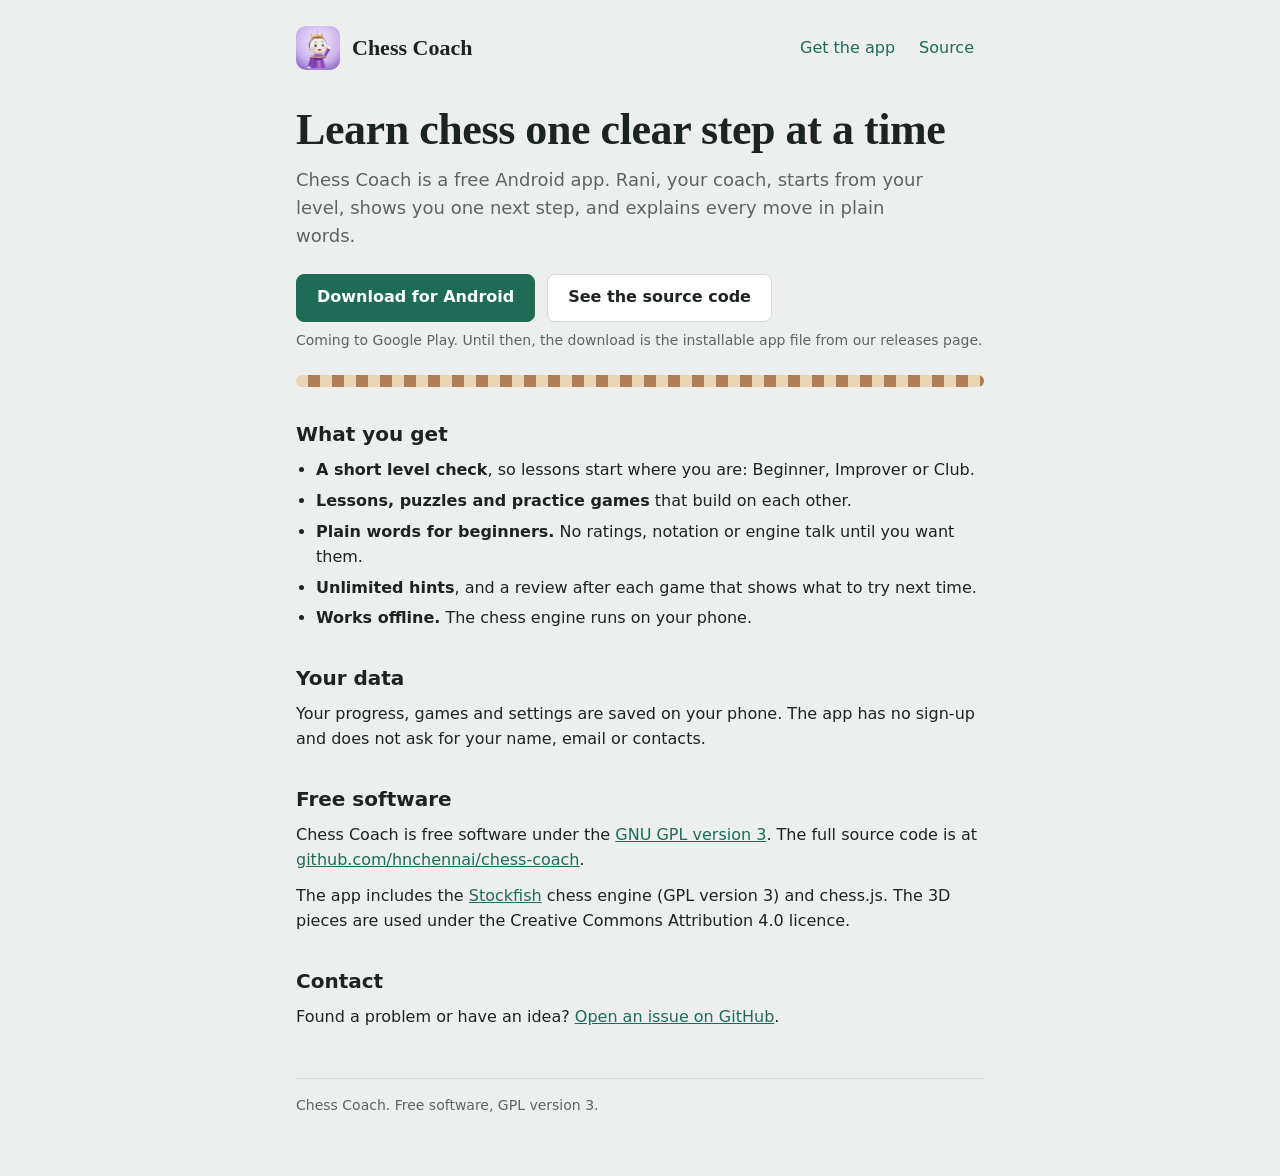
==== index.html @ 700467a4 "Chess Coach website: home page and app-ads.txt placeholder Co-Authored-By: Claude Fable 5.2 <noreply" ====
<!doctype html>
<html lang="en">
<head>
<meta charset="utf-8">
<meta name="viewport" content="width=device-width, initial-scale=1">
<title>Chess Coach: learn chess one clear step at a time</title>
<meta name="description" content="Chess Coach is a free Android app that teaches chess from the first move, with a friendly coach, puzzles and practice games. It works offline.">
<link rel="icon" href="icon.png">
<link rel="stylesheet" href="style.css">
</head>
<body>
<div class="wrap">
  <header class="top">
    <img src="icon.png" alt="" width="44" height="44">
    <a class="brand" href="/">Chess Coach</a>
    <nav class="wide-only" aria-label="Site">
      <a href="#get">Get the app</a>
      <a href="#source">Source</a>
    </nav>
  </header>

  <main>
    <h1>Learn chess one clear step at a time</h1>
    <p class="lead">Chess Coach is a free Android app. Rani, your coach, starts from your level, shows you one next step, and explains every move in plain words.</p>

    <div class="actions" id="get">
      <a class="btn primary" href="https://github.com/hnchennai/chess-coach/releases/latest">Download for Android</a>
      <a class="btn" href="https://github.com/hnchennai/chess-coach">See the source code</a>
    </div>
    <p class="note">Coming to Google Play. Until then, the download is the installable app file from our releases page.</p>

    <div class="strip" role="presentation"></div>

    <h2>What you get</h2>
    <ul class="plain">
      <li><strong>A short level check</strong>, so lessons start where you are: Beginner, Improver or Club.</li>
      <li><strong>Lessons, puzzles and practice games</strong> that build on each other.</li>
      <li><strong>Plain words for beginners.</strong> No ratings, notation or engine talk until you want them.</li>
      <li><strong>Unlimited hints</strong>, and a review after each game that shows what to try next time.</li>
      <li><strong>Works offline.</strong> The chess engine runs on your phone.</li>
    </ul>

    <h2>Your data</h2>
    <p>Your progress, games and settings are saved on your phone. The app has no sign-up and does not ask for your name, email or contacts.</p>

    <h2 id="source">Free software</h2>
    <p>Chess Coach is free software under the <a href="https://www.gnu.org/licenses/gpl-3.0.html">GNU GPL version 3</a>. The full source code is at <a href="https://github.com/hnchennai/chess-coach">github.com/hnchennai/chess-coach</a>.</p>
    <p>The app includes the <a href="https://stockfishchess.org/">Stockfish</a> chess engine (GPL version 3) and chess.js. The 3D pieces are used under the Creative Commons Attribution 4.0 licence.</p>

    <h2>Contact</h2>
    <p>Found a problem or have an idea? <a href="https://github.com/hnchennai/chess-coach/issues">Open an issue on GitHub</a>.</p>
  </main>

  <footer>
    <p>Chess Coach. Free software, GPL version 3.</p>
  </footer>
</div>
</body>
</html>
---- style.css ----
:root {
  --bg: #ECEFED; --surface: #FFFFFF; --ink: #1C2421; --muted: #5B6662; --line: #D3DAD6;
  --accent: #1E6B58; --accent-ink: #FFFFFF; --accent-soft: #D9EAE4;
  --sq-light: #EAD6B2; --sq-dark: #AE7D53;
  --f-display: 'Bodoni Moda', 'Didot', Georgia, serif;
  --f-body: 'IBM Plex Sans', system-ui, -apple-system, 'Segoe UI', sans-serif;
}
@media (prefers-color-scheme: dark) {
  :root {
    --bg: #121714; --surface: #1A211E; --ink: #E4EBE7; --muted: #98A49F; --line: #2B3531;
    --accent: #55C2A2; --accent-ink: #0E1A16; --accent-soft: #1F3A32;
    --sq-light: #D2BD98; --sq-dark: #94673F;
  }
}
* { box-sizing: border-box; }
html { -webkit-text-size-adjust: 100%; }
body {
  margin: 0; background: var(--bg); color: var(--ink);
  font-family: var(--f-body); font-size: 16px; line-height: 1.55;
}
.wrap { max-width: 720px; margin: 0 auto; padding: 24px 16px 48px; }
header.top { display: flex; align-items: center; gap: 12px; margin-bottom: 32px; }
header.top img { width: 44px; height: 44px; border-radius: 10px; }
header.top a.brand {
  font-family: var(--f-display); font-weight: 700; font-size: 22px;
  color: var(--ink); text-decoration: none;
}
header.top nav { margin-left: auto; display: flex; gap: 4px; }
header.top nav a {
  color: var(--accent); text-decoration: none; font-weight: 500;
  padding: 12px 10px; min-height: 44px; display: inline-flex; align-items: center;
}
h1 {
  font-family: var(--f-display); font-weight: 700; font-size: clamp(30px, 6vw, 44px);
  line-height: 1.12; letter-spacing: -.01em; margin: 0 0 12px; text-wrap: balance;
}
h2 { font-size: 20px; margin: 32px 0 8px; }
p { margin: 0 0 12px; }
.lead { font-size: 18px; color: var(--muted); max-width: 56ch; }
a { color: var(--accent); }
a:focus-visible, .btn:focus-visible { outline: 3px solid var(--accent); outline-offset: 2px; }
.strip {
  height: 12px; border-radius: 6px; margin: 24px 0 32px;
  background: repeating-linear-gradient(90deg, var(--sq-light) 0 12px, var(--sq-dark) 12px 24px);
}
.actions { display: flex; flex-wrap: wrap; gap: 12px; margin: 24px 0 8px; }
.btn {
  display: inline-flex; align-items: center; justify-content: center;
  min-height: 48px; padding: 0 20px; border-radius: 8px;
  border: 1px solid var(--line); background: var(--surface); color: var(--ink);
  font-weight: 600; text-decoration: none;
}
.btn.primary { background: var(--accent); border-color: var(--accent); color: var(--accent-ink); }
.note { color: var(--muted); font-size: 14px; }
ul.plain { padding-left: 20px; margin: 0 0 12px; }
ul.plain li { margin-bottom: 6px; }
.card {
  background: var(--surface); border: 1px solid var(--line); border-radius: 12px;
  padding: 16px; margin: 16px 0;
}
.card h2 { margin-top: 0; }
table { border-collapse: collapse; width: 100%; margin: 8px 0 16px; }
th, td { text-align: left; vertical-align: top; padding: 8px 8px 8px 0; border-bottom: 1px solid var(--line); }
th { font-weight: 600; }
footer { margin-top: 48px; padding-top: 16px; border-top: 1px solid var(--line); color: var(--muted); font-size: 14px; }
@media (max-width: 480px) {
  .actions .btn { width: 100%; }
  header.top a.brand { font-size: 20px; white-space: nowrap; }
  header.top nav.wide-only { display: none; }
}
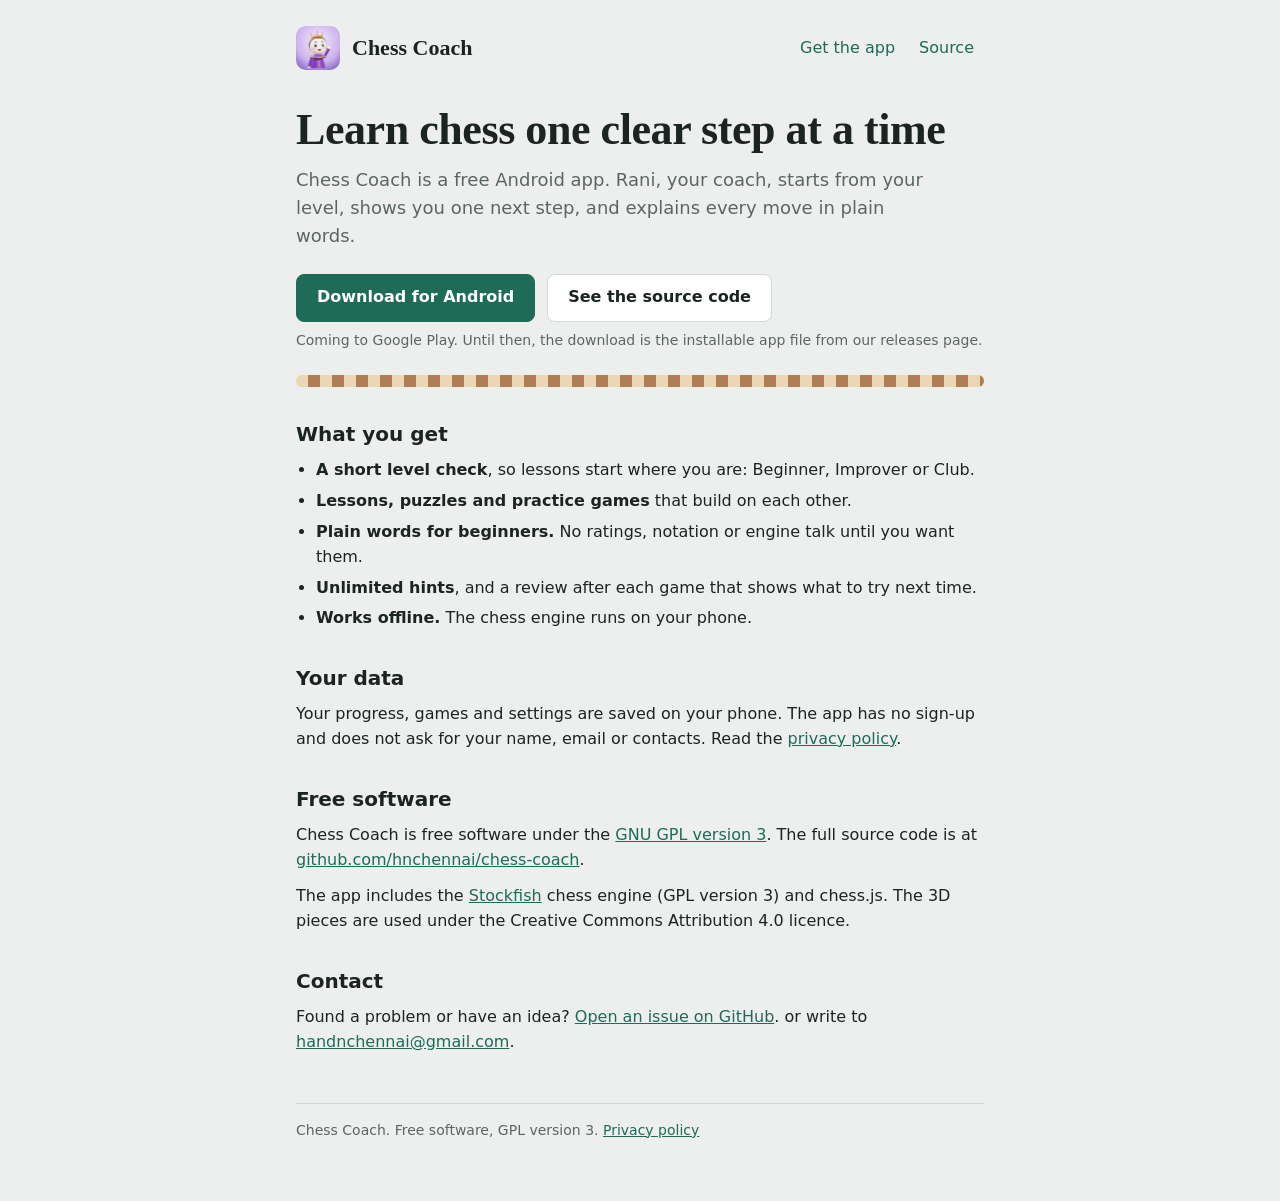
==== commit ddbdb2db: "Publish privacy policy for the current app; contact email Co-Authored-By: Claude Fable 5.2 <noreply@" ====
--- a/index.html
+++ b/index.html
@@ -41,18 +41,18 @@
     </ul>
 
     <h2>Your data</h2>
-    <p>Your progress, games and settings are saved on your phone. The app has no sign-up and does not ask for your name, email or contacts.</p>
+    <p>Your progress, games and settings are saved on your phone. The app has no sign-up and does not ask for your name, email or contacts. Read the <a href="privacy.html">privacy policy</a>.</p>
 
     <h2 id="source">Free software</h2>
     <p>Chess Coach is free software under the <a href="https://www.gnu.org/licenses/gpl-3.0.html">GNU GPL version 3</a>. The full source code is at <a href="https://github.com/hnchennai/chess-coach">github.com/hnchennai/chess-coach</a>.</p>
     <p>The app includes the <a href="https://stockfishchess.org/">Stockfish</a> chess engine (GPL version 3) and chess.js. The 3D pieces are used under the Creative Commons Attribution 4.0 licence.</p>
 
     <h2>Contact</h2>
-    <p>Found a problem or have an idea? <a href="https://github.com/hnchennai/chess-coach/issues">Open an issue on GitHub</a>.</p>
+    <p>Found a problem or have an idea? <a href="https://github.com/hnchennai/chess-coach/issues">Open an issue on GitHub</a>. or write to <a href="mailto:handnchennai@gmail.com">handnchennai@gmail.com</a>.</p>
   </main>
 
   <footer>
-    <p>Chess Coach. Free software, GPL version 3.</p>
+    <p>Chess Coach. Free software, GPL version 3. <a href="privacy.html">Privacy policy</a></p>
   </footer>
 </div>
 </body>
